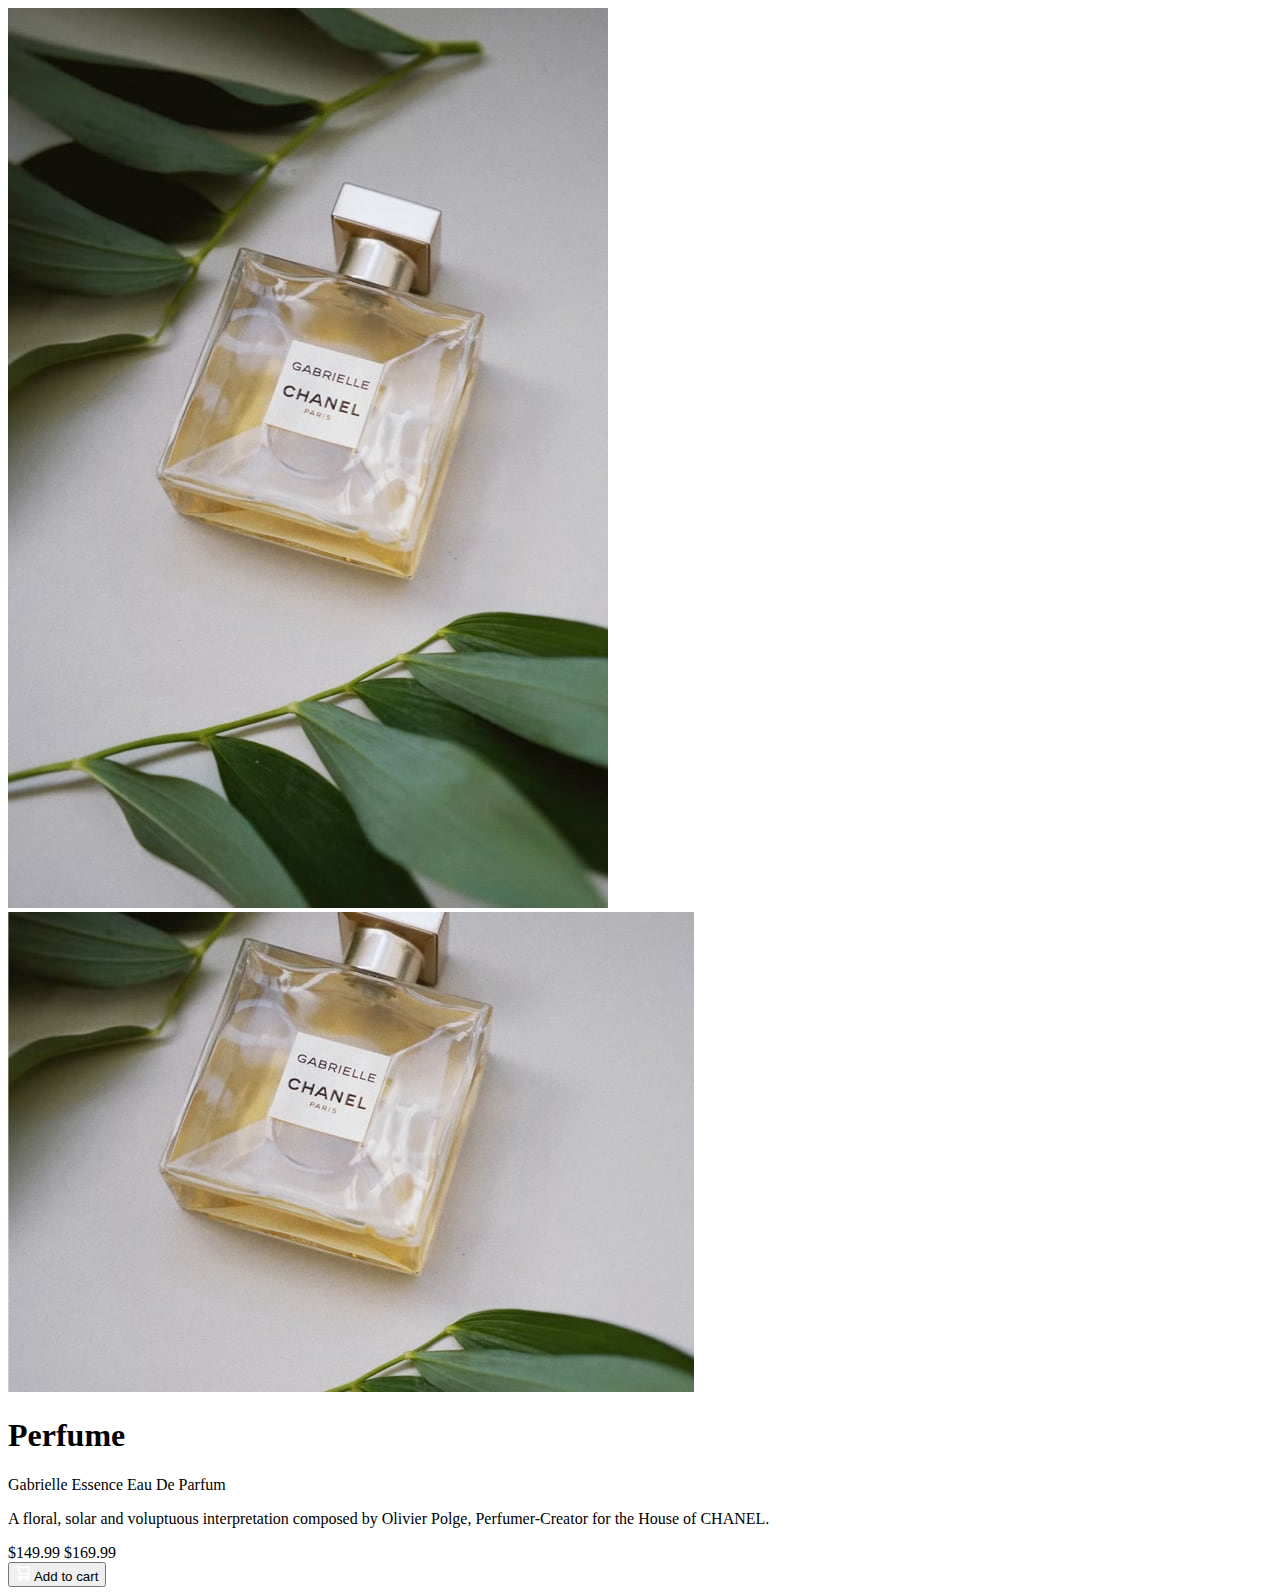
==== product-preview-card-component/index.html @ 37b3ffd4 "finished" ====
<!DOCTYPE html>
<html lang="en">

<head>
  <meta charset="UTF-8">
  <meta name="viewport" content="width=device-width, initial-scale=1.0">

  <link rel="icon" type="image/png" sizes="32x32" href="./images/favicon-32x32.png">
  <link rel="stylesheet" href="/style.css" />
  <link rel="preconnect" href="https://fonts.googleapis.com">
  <link rel="preconnect" href="https://fonts.gstatic.com" crossorigin>
  <link href="https://fonts.googleapis.com/css2?family=Montserrat:wght@500;700&display=swap" rel="stylesheet">
  <link href="https://fonts.googleapis.com/css2?family=Fraunces:opsz,wght@9..144,700&display=swap" rel="stylesheet">

  <title>Frontend Mentor | Product preview card component</title>
</head>

<body>

  <main>
    <div class="product-preview">
      <div class="image-container">
        <img class="desktop-image" src="images/image-product-desktop.jpg" />
        <img class="mobile-image" src="images/image-product-mobile.jpg" />
      </div>

      <div class="product-details grid-flow">
        <h1 class="product-type">
          Perfume
        </h1>

        <p class="product-name">
          Gabrielle Essence Eau De Parfum
        </p>

        <p class="product-description">
          A floral, solar and voluptuous interpretation composed by Olivier Polge,
          Perfumer-Creator for the House of CHANEL.
        </p>

        <div class="product-price">
          <span class="sale-price">$149.99</span>
          <span class="original-price"> $169.99</span>
        </div>

        <button class="purchase-btn">
          <svg width="15" height="16" xmlns="http://www.w3.org/2000/svg"><path d="M14.383 10.388a2.397 2.397 0 0 0-1.518-2.222l1.494-5.593a.8.8 0 0 0-.144-.695.8.8 0 0 0-.631-.28H2.637L2.373.591A.8.8 0 0 0 1.598 0H0v1.598h.983l1.982 7.4a.8.8 0 0 0 .799.59h8.222a.8.8 0 0 1 0 1.599H1.598a.8.8 0 1 0 0 1.598h.943a2.397 2.397 0 1 0 4.507 0h1.885a2.397 2.397 0 1 0 4.331-.376 2.397 2.397 0 0 0 1.12-2.021ZM11.26 7.99H4.395L3.068 3.196h9.477L11.26 7.991Zm-6.465 6.392a.8.8 0 1 1 0-1.598.8.8 0 0 1 0 1.598Zm6.393 0a.8.8 0 1 1 0-1.598.8.8 0 0 1 0 1.598Z" fill="#FFF"/></svg>
          <span>Add to cart</span>
        </button>
      </div>
    </div>
  </main>

</body>

</html>
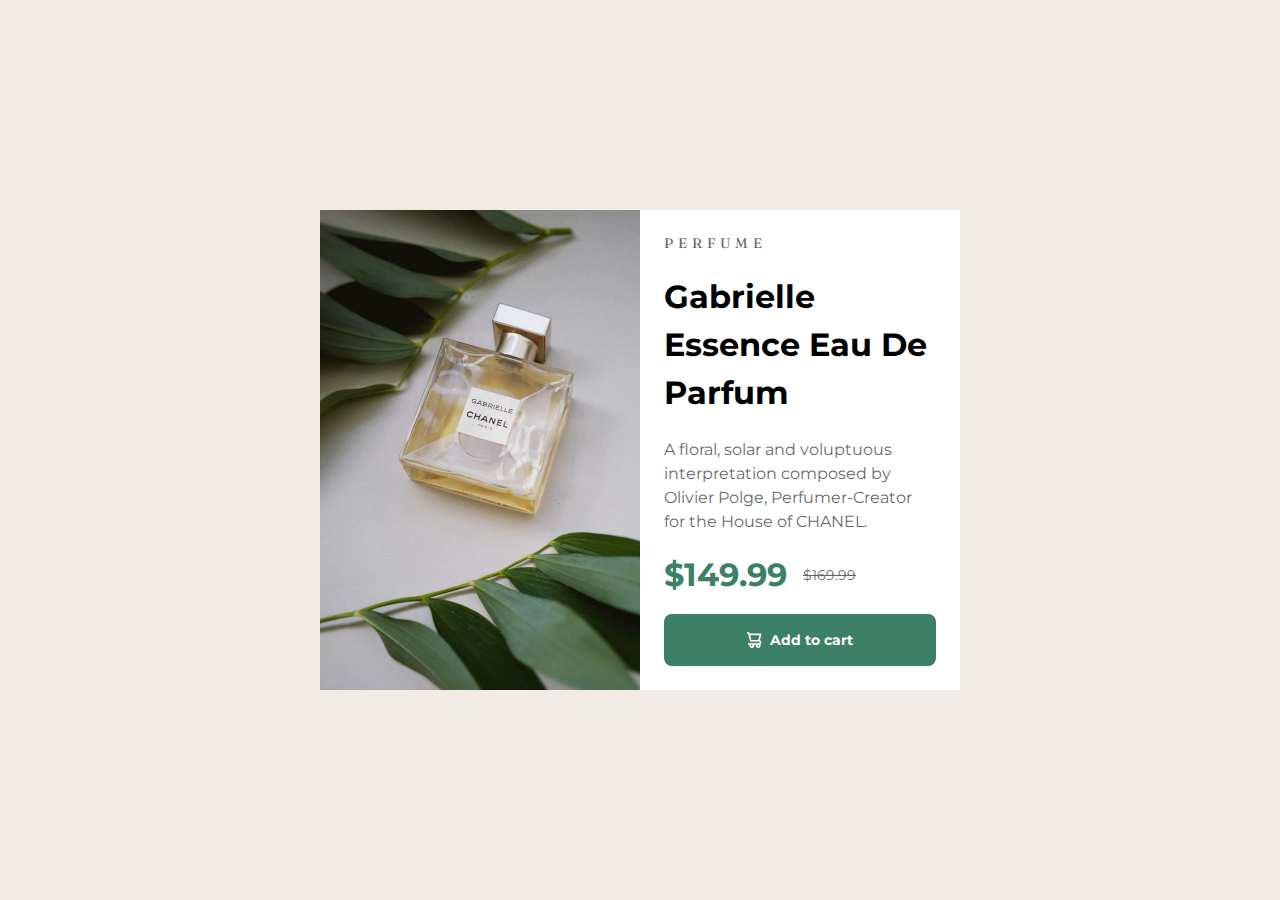
==== commit 83d9d380: "fix css from not loading" ====
--- a/product-preview-card-component/index.html
+++ b/product-preview-card-component/index.html
@@ -6,7 +6,7 @@
   <meta name="viewport" content="width=device-width, initial-scale=1.0">
 
   <link rel="icon" type="image/png" sizes="32x32" href="./images/favicon-32x32.png">
-  <link rel="stylesheet" href="/style.css" />
+  <link rel="stylesheet" href="style.css" />
   <link rel="preconnect" href="https://fonts.googleapis.com">
   <link rel="preconnect" href="https://fonts.gstatic.com" crossorigin>
   <link href="https://fonts.googleapis.com/css2?family=Montserrat:wght@500;700&display=swap" rel="stylesheet">
--- a/product-preview-card-component/style.css
+++ b/product-preview-card-component/style.css
@@ -0,0 +1,156 @@
+:root {
+
+    --clr-primary-dark-cyan: hsl(158, 36%, 37%);
+    --clr-primary-cream: hsl(30, 38%, 92%);
+
+    --clr-neutral-very-dark-blue: hsl(212, 21%, 14%);
+    --clr-neutral-dark-grayish-blue: hsl(228, 12%, 48%);
+    --clr-neutral-white: hsl(0, 0%, 100%);
+
+    --fw-bold: 500;
+    --fw-black: 700;
+
+    --fs-900: 5rem;
+    --fs-800: 3.5rem;
+    --fs-750: 2rem;
+    --fs-700: 1.5rem;
+    --fs-600: 1rem;
+    --fs-500: 1rem;
+    --fs-400: 0.9375rem;
+    --fs-300: 1rem;
+    --fs-200: 0.875rem;
+}
+
+*,
+*::before,
+*::after {
+    box-sizing: border-box;
+    margin: 0;
+    padding: 0;
+}
+
+img,
+svg {
+    display: block;
+    max-width: 100%;
+}
+
+* {
+    font: inherit;
+}
+
+h1,
+h2,
+h3 {
+    font-family: 'Fraunces', serif;
+}
+
+.desktop-image {
+    display: none;
+    height: 100%;
+    object-fit: cover;
+}
+
+.mobile-image {
+    width: 100%;
+    min-height: 250px;
+}
+
+@media (min-width: 50rem) {
+    .mobile-image {
+        display: none;
+    }
+
+    .desktop-image {
+        display: block;
+    }
+}
+
+body {
+    display: grid;
+    min-height: 100vh;
+    place-items: center;
+    font-size: var(--fs-200);
+    font-family: 'Montserrat', sans-serif;
+    background-color: var(--clr-primary-cream);
+}
+
+.grid-flow {
+    display: grid;
+    gap: 1.2rem;
+}
+
+.product-preview {
+    display: grid;
+    margin: 2rem;
+}
+
+@media (min-width: 50rem) {
+    .product-preview {
+        grid-template-columns: 1fr 1fr;
+        max-width: 40rem;
+    }
+}
+
+.product-details {
+    padding: 1.5rem;
+    background-color: var(--clr-neutral-white);
+}
+
+.product-type {
+    letter-spacing: 0.3125rem;
+    text-transform: uppercase;
+}
+
+.product-type,
+.product-description,
+.original-price {
+    opacity: 0.6;
+}
+
+.product-name,
+.product-description {
+    line-height: 1.5;
+}
+
+.product-name {
+    font-weight: var(--fw-black);
+    font-size: var(--fs-750);
+}
+
+.product-description {
+    font-size: var(--fs-300);
+}
+
+.product-price {
+    display: flex;
+    align-items: center;
+    gap: 1rem;
+}
+
+.sale-price {
+    font-size: var(--fs-750);
+    color: var(--clr-primary-dark-cyan);
+    font-weight: var(--fw-black);
+}
+
+.original-price {
+    text-decoration: line-through;
+}
+
+.purchase-btn {
+    background-color: var(--clr-primary-dark-cyan);
+    color: var(--clr-neutral-white);
+    padding: 1rem 2rem;
+    border: 0;
+    border-radius: 0.5rem;
+    font-weight: var(--fw-black);
+    display: flex;
+    align-items: center;
+    gap: 0.5rem;
+    justify-content: center;
+}
+
+.purchase-btn:hover {
+    filter: brightness(95%);
+}